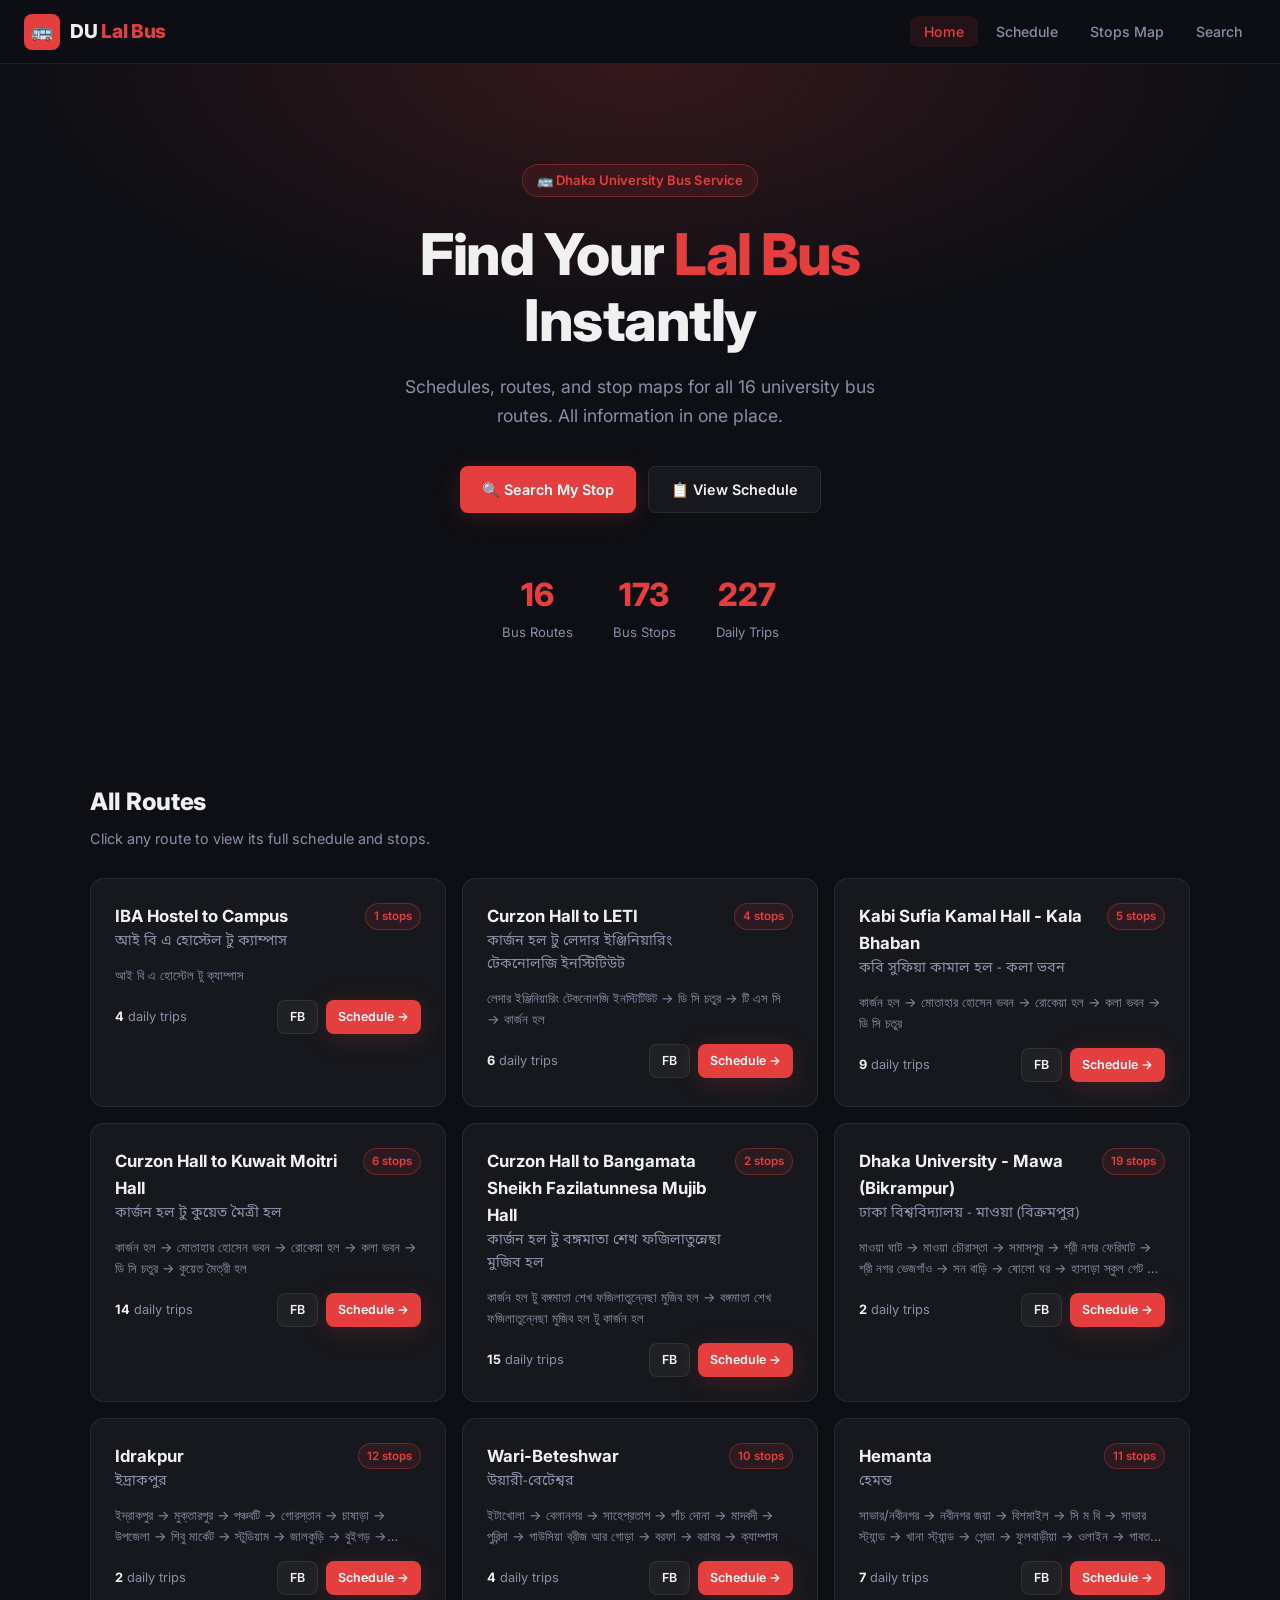
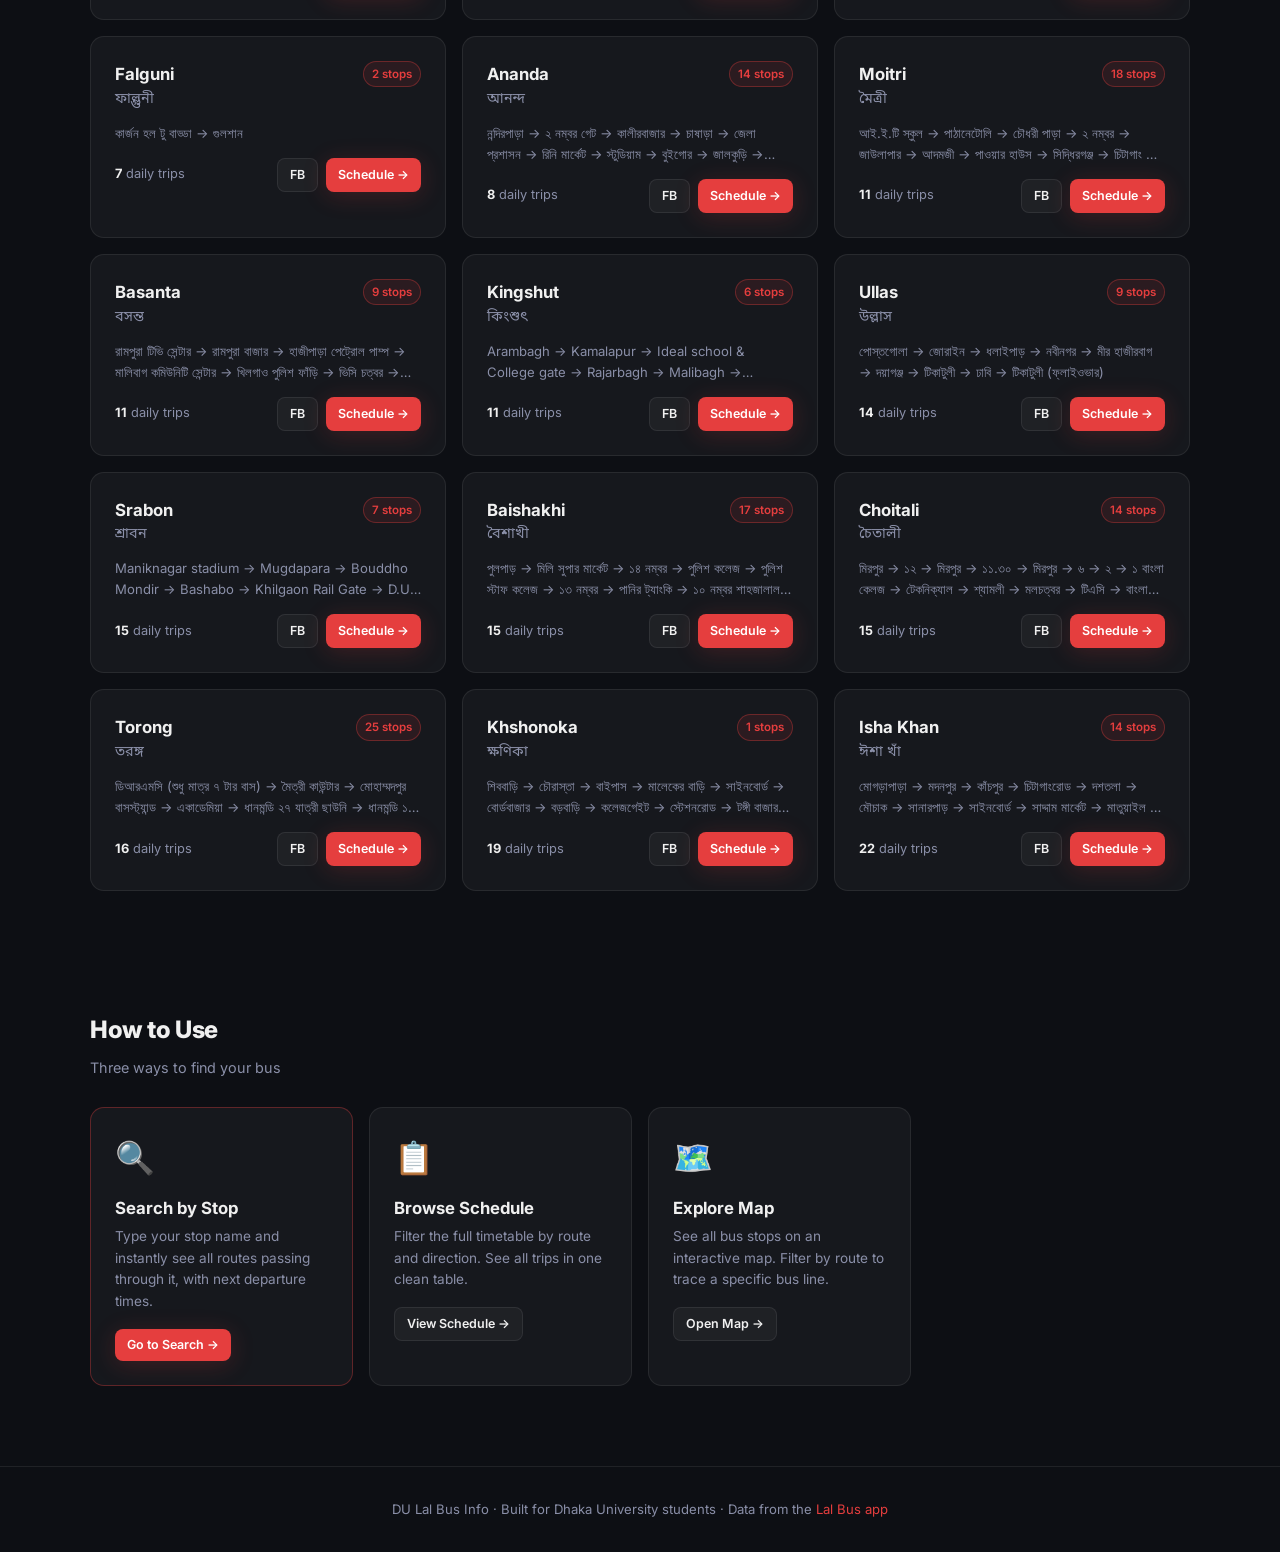
==== index.html @ e4be3a38 "Update bus schedule data and site layout" ====
<!DOCTYPE html>
<html lang="en">
<head>
  <meta charset="UTF-8" />
  <meta name="viewport" content="width=device-width, initial-scale=1.0" />
  <title>DU Lal Bus — Dhaka University Bus Info</title>
  <meta name="description" content="Official bus schedules, routes, and stop information for Dhaka University's Lal Bus (Red Bus) service. Find your bus quickly." />
  <link rel="stylesheet" href="css/style.css" />
  <link rel="icon" href="data:image/svg+xml,<svg xmlns='http://www.w3.org/2000/svg' viewBox='0 0 100 100'><text y='.9em' font-size='90'>🚌</text></svg>" />
</head>
<body>

<!-- NAVBAR -->
<nav class="navbar">
  <a href="index.html" class="nav-brand">
    <div class="bus-icon">🚌</div>
    <div>DU <span>Lal Bus</span></div>
  </a>
  <ul class="nav-links">
    <li><a href="index.html">Home</a></li>
    <li><a href="schedule.html">Schedule</a></li>
    <li><a href="stops.html">Stops Map</a></li>
    <li><a href="search.html">Search</a></li>
  </ul>
  <button class="nav-mobile-btn" id="navMobileBtn">☰</button>
</nav>

<div class="page-wrap">

  <!-- HERO -->
  <section class="hero">
    <div class="hero-badge">🚌 Dhaka University Bus Service</div>
    <h1>Find Your <span>Lal Bus</span><br>Instantly</h1>
    <p>Schedules, routes, and stop maps for all 16 university bus routes. All information in one place.</p>
    <div class="hero-cta">
      <a href="search.html" class="btn btn-primary">🔍 Search My Stop</a>
      <a href="schedule.html" class="btn btn-ghost">📋 View Schedule</a>
    </div>
    <div class="hero-stats">
      <div class="stat-item">
        <div class="stat-num">16</div>
        <div class="stat-label">Bus Routes</div>
      </div>
      <div class="stat-item">
        <div class="stat-num" id="statStops">160+</div>
        <div class="stat-label">Bus Stops</div>
      </div>
      <div class="stat-item">
        <div class="stat-num" id="statTrips">—</div>
        <div class="stat-label">Daily Trips</div>
      </div>
    </div>
  </section>

  <!-- ROUTES SECTION -->
  <section class="section">
    <div class="container">
      <h2 class="section-title">All Routes</h2>
      <p class="section-sub">Click any route to view its full schedule and stops.</p>
      <div class="routes-grid" id="routesGrid"></div>
    </div>
  </section>

  <!-- HOW TO USE -->
  <section class="section" style="padding-bottom:80px">
    <div class="container">
      <h2 class="section-title">How to Use</h2>
      <p class="section-sub">Three ways to find your bus</p>
      <div style="display:grid;grid-template-columns:repeat(auto-fill,minmax(240px,1fr));gap:16px;margin-top:4px">
        <div class="card card-accent">
          <div style="font-size:2rem;margin-bottom:12px">🔍</div>
          <div class="card-title">Search by Stop</div>
          <div class="card-sub" style="margin-top:4px">Type your stop name and instantly see all routes passing through it, with next departure times.</div>
          <a href="search.html" class="btn btn-primary btn-sm" style="margin-top:16px;display:inline-flex">Go to Search →</a>
        </div>
        <div class="card">
          <div style="font-size:2rem;margin-bottom:12px">📋</div>
          <div class="card-title">Browse Schedule</div>
          <div class="card-sub" style="margin-top:4px">Filter the full timetable by route and direction. See all trips in one clean table.</div>
          <a href="schedule.html" class="btn btn-ghost btn-sm" style="margin-top:16px;display:inline-flex">View Schedule →</a>
        </div>
        <div class="card">
          <div style="font-size:2rem;margin-bottom:12px">🗺️</div>
          <div class="card-title">Explore Map</div>
          <div class="card-sub" style="margin-top:4px">See all bus stops on an interactive map. Filter by route to trace a specific bus line.</div>
          <a href="stops.html" class="btn btn-ghost btn-sm" style="margin-top:16px;display:inline-flex">Open Map →</a>
        </div>
      </div>
    </div>
  </section>

</div>

<!-- FOOTER -->
<footer class="footer">
  <p>DU Lal Bus Info · Built for Dhaka University students · Data from the <a href="https://github.com/MasadMoral/rtx_lulbus" target="_blank">Lal Bus app</a></p>
</footer>

<script src="data/routes.js"></script>
<script src="data/stops.js"></script>
<script src="js/app.js"></script>
<script>
document.addEventListener('DOMContentLoaded', () => {
  const grid = document.getElementById('routesGrid');
  let totalTrips = 0;

  DU_ROUTES.forEach(route => {
    totalTrips += route.schedule.length;
    const card = document.createElement('div');
    card.className = 'card route-card';
    card.innerHTML = `
      <div class="route-card-header">
        <div class="route-names">
          <div class="en">${route.nameEn}</div>
          <div class="bn">${route.nameBn}</div>
        </div>
        <span class="route-badge">${route.stops.length} stops</span>
      </div>
      <div class="route-stops-preview">
        ${route.stops.join(' → ')}
      </div>
      <div class="route-card-footer">
        <div class="route-trip-count">
          <strong>${route.schedule.length}</strong> daily trips
        </div>
        <div style="display:flex;gap:8px">
          <a href="${route.fbGroup}" target="_blank" rel="noopener"
             class="btn btn-ghost btn-sm" onclick="event.stopPropagation()">FB</a>
          <a href="schedule.html?route=${route.id}"
             class="btn btn-primary btn-sm">Schedule →</a>
        </div>
      </div>
    `;
    grid.appendChild(card);
  });

  document.getElementById('statTrips').textContent = totalTrips;
  document.getElementById('statStops').textContent = Object.keys(STOP_COORDS).length;
});
</script>
</body>
</html>
---- css/style.css ----
/* =========================================================
   DU Lal Bus — Global Stylesheet
   Design: Dark mode, Red accent, Glassmorphism
   ========================================================= */

@import url('https://fonts.googleapis.com/css2?family=Inter:wght@300;400;500;600;700;800&family=Noto+Sans+Bengali:wght@400;500;600&display=swap');

/* ---- CSS Variables ---- */
:root {
  --red: #e53e3e;
  --red-deep: #c53030;
  --red-glow: rgba(229, 62, 62, 0.25);
  --red-subtle: rgba(229, 62, 62, 0.1);

  --bg: #0d0f14;
  --bg-card: rgba(255,255,255,0.04);
  --bg-card-hover: rgba(255,255,255,0.07);
  --border: rgba(255,255,255,0.08);
  --border-accent: rgba(229,62,62,0.35);

  --text: #f0f0f0;
  --text-muted: #8a8fa8;
  --text-dim: #4a4f6a;

  --nav-h: 64px;
  --radius: 14px;
  --radius-sm: 8px;
  --shadow: 0 4px 24px rgba(0,0,0,0.4);
  --shadow-red: 0 4px 24px rgba(229,62,62,0.2);

  --transition: 0.2s ease;
}

/* ---- Reset ---- */
*, *::before, *::after { box-sizing: border-box; margin: 0; padding: 0; }
html { scroll-behavior: smooth; }
body {
  font-family: 'Inter', sans-serif;
  background: var(--bg);
  color: var(--text);
  min-height: 100vh;
  line-height: 1.6;
  -webkit-font-smoothing: antialiased;
}
a { color: inherit; text-decoration: none; }
img { max-width: 100%; display: block; }
button { cursor: pointer; border: none; background: none; font-family: inherit; }

/* ---- Scrollbar ---- */
::-webkit-scrollbar { width: 5px; }
::-webkit-scrollbar-track { background: var(--bg); }
::-webkit-scrollbar-thumb { background: var(--red); border-radius: 99px; }

/* ================================================
   NAVBAR
   ================================================ */
.navbar {
  position: fixed; top: 0; left: 0; right: 0; z-index: 100;
  height: var(--nav-h);
  display: flex; align-items: center; justify-content: space-between;
  padding: 0 24px;
  background: rgba(13,15,20,0.85);
  backdrop-filter: blur(20px);
  border-bottom: 1px solid var(--border);
}
.nav-brand {
  display: flex; align-items: center; gap: 10px;
  font-size: 1.2rem; font-weight: 800; letter-spacing: -0.3px;
}
.nav-brand .bus-icon {
  width: 36px; height: 36px;
  background: var(--red);
  border-radius: 8px;
  display: flex; align-items: center; justify-content: center;
  font-size: 1.1rem;
}
.nav-brand span { color: var(--red); }
.nav-links {
  display: flex; align-items: center; gap: 4px;
  list-style: none;
}
.nav-links a {
  padding: 7px 14px;
  border-radius: var(--radius-sm);
  font-size: 0.88rem; font-weight: 500;
  color: var(--text-muted);
  transition: color var(--transition), background var(--transition);
}
.nav-links a:hover { color: var(--text); background: var(--bg-card); }
.nav-links a.active { color: var(--red); background: var(--red-subtle); }
.nav-mobile-btn {
  display: none;
  font-size: 1.4rem; color: var(--text);
  padding: 4px 8px;
  border-radius: var(--radius-sm);
}
.nav-mobile-btn:hover { background: var(--bg-card); }

/* ================================================
   LAYOUT
   ================================================ */
.page-wrap {
  padding-top: var(--nav-h);
  min-height: 100vh;
}
.container {
  max-width: 1140px;
  margin: 0 auto;
  padding: 0 20px;
}
.section { padding: 60px 0; }
.section-sm { padding: 32px 0; }

/* ================================================
   HERO (index only)
   ================================================ */
.hero {
  position: relative;
  padding: 100px 20px 80px;
  text-align: center;
  overflow: hidden;
}
.hero::before {
  content: '';
  position: absolute; inset: 0;
  background: radial-gradient(ellipse 70% 60% at 50% 0%, rgba(229,62,62,0.18) 0%, transparent 70%);
  pointer-events: none;
}
.hero-badge {
  display: inline-flex; align-items: center; gap: 6px;
  background: var(--red-subtle);
  border: 1px solid var(--border-accent);
  border-radius: 99px;
  padding: 5px 14px;
  font-size: 0.82rem; font-weight: 600; color: var(--red);
  margin-bottom: 24px;
  animation: fadeDown 0.5s ease both;
}
.hero h1 {
  font-size: clamp(2.2rem, 5vw, 3.6rem);
  font-weight: 800; letter-spacing: -1.5px;
  line-height: 1.15;
  margin-bottom: 20px;
  animation: fadeDown 0.6s 0.1s ease both;
}
.hero h1 span { color: var(--red); }
.hero p {
  font-size: 1.1rem; color: var(--text-muted);
  max-width: 520px; margin: 0 auto 36px;
  animation: fadeDown 0.6s 0.2s ease both;
}
.hero-cta {
  display: flex; gap: 12px; justify-content: center; flex-wrap: wrap;
  animation: fadeDown 0.6s 0.3s ease both;
}
.hero-stats {
  display: flex; gap: 40px; justify-content: center;
  margin-top: 56px;
  flex-wrap: wrap;
  animation: fadeDown 0.6s 0.4s ease both;
}
.stat-item { text-align: center; }
.stat-num { font-size: 2rem; font-weight: 800; color: var(--red); }
.stat-label { font-size: 0.82rem; color: var(--text-muted); margin-top: 2px; }

/* ================================================
   BUTTONS
   ================================================ */
.btn {
  display: inline-flex; align-items: center; gap: 8px;
  padding: 11px 22px;
  border-radius: var(--radius-sm);
  font-size: 0.9rem; font-weight: 600;
  transition: all var(--transition);
}
.btn-primary {
  background: var(--red);
  color: #fff;
  box-shadow: var(--shadow-red);
}
.btn-primary:hover {
  background: var(--red-deep);
  transform: translateY(-1px);
  box-shadow: 0 6px 28px rgba(229,62,62,0.4);
}
.btn-ghost {
  background: var(--bg-card);
  border: 1px solid var(--border);
  color: var(--text);
}
.btn-ghost:hover {
  background: var(--bg-card-hover);
  border-color: rgba(255,255,255,0.18);
  transform: translateY(-1px);
}

/* ================================================
   CARDS
   ================================================ */
.card {
  background: var(--bg-card);
  border: 1px solid var(--border);
  border-radius: var(--radius);
  padding: 24px;
  transition: all var(--transition);
}
.card:hover {
  background: var(--bg-card-hover);
  border-color: rgba(255,255,255,0.14);
  transform: translateY(-2px);
  box-shadow: var(--shadow);
}
.card-accent { border-color: var(--border-accent); }
.card-title {
  font-size: 1.05rem; font-weight: 700;
  margin-bottom: 4px;
}
.card-sub {
  font-size: 0.85rem; color: var(--text-muted);
}

/* Route Cards Grid */
.routes-grid {
  display: grid;
  grid-template-columns: repeat(auto-fill, minmax(280px, 1fr));
  gap: 16px;
}
.route-card { cursor: pointer; position: relative; overflow: hidden; }
.route-card::after {
  content: '';
  position: absolute; left: 0; top: 0; bottom: 0;
  width: 3px;
  background: var(--red);
  border-radius: 99px 0 0 99px;
  opacity: 0;
  transition: opacity var(--transition);
}
.route-card:hover::after { opacity: 1; }
.route-card-header {
  display: flex; align-items: flex-start; justify-content: space-between;
  margin-bottom: 12px;
}
.route-names .en { font-size: 1.05rem; font-weight: 700; }
.route-names .bn { font-size: 0.9rem; color: var(--text-muted); font-family: 'Noto Sans Bengali', sans-serif; }
.route-badge {
  background: var(--red-subtle);
  border: 1px solid var(--border-accent);
  color: var(--red);
  font-size: 0.72rem; font-weight: 600;
  padding: 3px 8px;
  border-radius: 99px;
  white-space: nowrap;
}
.route-stops-preview {
  font-size: 0.82rem; color: var(--text-muted);
  display: -webkit-box;
  -webkit-line-clamp: 2;
  -webkit-box-orient: vertical;
  overflow: hidden;
  margin-bottom: 14px;
}
.route-card-footer {
  display: flex; align-items: center; justify-content: space-between;
}
.route-trip-count { font-size: 0.8rem; color: var(--text-muted); }
.route-trip-count strong { color: var(--text); }
.btn-sm {
  padding: 6px 12px;
  font-size: 0.78rem; font-weight: 600;
  border-radius: var(--radius-sm);
}

/* ================================================
   PAGE HEADER (inner pages)
   ================================================ */
.page-header {
  padding: 48px 20px 36px;
  position: relative;
  overflow: hidden;
}
.page-header::before {
  content: '';
  position: absolute; inset: 0;
  background: radial-gradient(ellipse 60% 80% at 50% 0%, rgba(229,62,62,0.12) 0%, transparent 70%);
  pointer-events: none;
}
.page-header h1 { font-size: 2rem; font-weight: 800; letter-spacing: -0.5px; }
.page-header p { color: var(--text-muted); font-size: 0.95rem; margin-top: 6px; }

/* ================================================
   FILTER BAR
   ================================================ */
.filter-bar {
  display: flex; gap: 10px; flex-wrap: wrap;
  padding: 16px 0 24px;
  align-items: center;
}
.filter-select, .filter-input {
  flex: 1; min-width: 160px; max-width: 260px;
  background: var(--bg-card);
  border: 1px solid var(--border);
  border-radius: var(--radius-sm);
  padding: 9px 14px;
  color: var(--text);
  font-size: 0.88rem; font-family: inherit;
  outline: none;
  transition: border-color var(--transition);
  appearance: none;
}
.filter-select:focus, .filter-input:focus { border-color: var(--border-accent); }
.filter-input { max-width: 340px; }
.filter-input::placeholder { color: var(--text-dim); }

/* ================================================
   SCHEDULE TABLE
   ================================================ */
.table-wrap { overflow-x: auto; border-radius: var(--radius); border: 1px solid var(--border); }
table {
  width: 100%; border-collapse: collapse;
  font-size: 0.88rem;
}
thead { background: rgba(229,62,62,0.1); }
th {
  padding: 13px 18px;
  text-align: left; font-weight: 600; font-size: 0.82rem;
  text-transform: uppercase; letter-spacing: 0.5px;
  color: var(--text-muted);
  border-bottom: 1px solid var(--border);
}
td { padding: 12px 18px; border-bottom: 1px solid rgba(255,255,255,0.04); }
tr:last-child td { border-bottom: none; }
tr:hover td { background: var(--bg-card); }

.badge-up { color: #48bb78; background: rgba(72,187,120,0.12); }
.badge-down { color: #63b3ed; background: rgba(99,179,237,0.12); }
.badge-dir {
  display: inline-block;
  padding: 2px 8px; border-radius: 99px;
  font-size: 0.72rem; font-weight: 600;
}
.bus-no {
  font-family: monospace; font-size: 0.92rem;
  color: var(--red); font-weight: 600;
}
.no-data {
  text-align: center; padding: 48px 20px;
  color: var(--text-muted); font-size: 0.95rem;
}

/* ================================================
   MAP PAGE
   ================================================ */
#map {
  height: calc(100vh - var(--nav-h) - 200px);
  min-height: 450px;
  border-radius: var(--radius);
  border: 1px solid var(--border);
  overflow: hidden;
}
.map-info-bar {
  display: flex; align-items: center; gap: 16px;
  padding: 12px 0;
  font-size: 0.85rem; color: var(--text-muted);
  flex-wrap: wrap;
}
.map-dot {
  width: 10px; height: 10px; border-radius: 50%;
  background: var(--red); display: inline-block;
  box-shadow: 0 0 0 3px var(--red-glow);
}

/* Leaflet Popup override */
.leaflet-popup-content-wrapper {
  background: #1a1c28 !important;
  border: 1px solid var(--border) !important;
  border-radius: 10px !important;
  color: var(--text) !important;
  box-shadow: var(--shadow) !important;
}
.leaflet-popup-tip { background: #1a1c28 !important; }
.popup-name { font-weight: 700; font-size: 0.95rem; margin-bottom: 6px; }
.popup-routes { font-size: 0.78rem; color: var(--text-muted); }
.popup-route-tag {
  display: inline-block;
  background: var(--red-subtle);
  border: 1px solid var(--border-accent);
  color: var(--red);
  border-radius: 99px;
  padding: 2px 8px;
  font-size: 0.72rem; font-weight: 600;
  margin: 2px 2px 0 0;
}

/* ================================================
   SEARCH PAGE
   ================================================ */
.search-hero {
  padding: 56px 20px 40px;
  text-align: center;
}
.search-hero h1 { font-size: 2rem; font-weight: 800; letter-spacing: -0.5px; margin-bottom: 6px; }
.search-hero p { color: var(--text-muted); margin-bottom: 28px; }
.search-box-wrap {
  max-width: 520px; margin: 0 auto; position: relative;
}
.search-icon {
  position: absolute; left: 16px; top: 50%; transform: translateY(-50%);
  font-size: 1.1rem; color: var(--text-dim); pointer-events: none;
}
.search-input {
  width: 100%;
  background: var(--bg-card);
  border: 1.5px solid var(--border);
  border-radius: 12px;
  padding: 14px 16px 14px 44px;
  color: var(--text); font-size: 1rem; font-family: inherit;
  outline: none;
  transition: border-color var(--transition), box-shadow var(--transition);
}
.search-input:focus {
  border-color: var(--border-accent);
  box-shadow: 0 0 0 3px var(--red-glow);
}
.search-input::placeholder { color: var(--text-dim); }
.search-results { padding: 0 20px 60px; }
.search-results-inner { max-width: 780px; margin: 0 auto; }
.results-label {
  font-size: 0.82rem; color: var(--text-muted);
  margin-bottom: 14px; font-weight: 500;
}
.result-card {
  background: var(--bg-card);
  border: 1px solid var(--border);
  border-radius: var(--radius);
  padding: 18px 22px;
  margin-bottom: 12px;
  transition: all var(--transition);
}
.result-card:hover {
  border-color: var(--border-accent);
  background: var(--bg-card-hover);
  transform: translateX(3px);
}
.result-card-header {
  display: flex; align-items: center; justify-content: space-between;
  margin-bottom: 10px;
}
.result-route-name { font-weight: 700; font-size: 1rem; }
.result-route-bn {
  font-size: 0.85rem; color: var(--text-muted);
  font-family: 'Noto Sans Bengali', sans-serif;
}
.result-matching-stop {
  font-size: 0.82rem;
  background: var(--red-subtle);
  border: 1px solid var(--border-accent);
  color: var(--red);
  display: inline-block;
  padding: 3px 10px; border-radius: 99px;
  margin-bottom: 10px;
}
.result-next-trips { font-size: 0.82rem; color: var(--text-muted); }
.result-next-trips strong { color: var(--text); font-size: 0.88rem; }
.result-trips-row { display: flex; gap: 8px; flex-wrap: wrap; margin-top: 6px; }
.trip-chip {
  background: rgba(255,255,255,0.05);
  border: 1px solid var(--border);
  border-radius: var(--radius-sm);
  padding: 3px 10px;
  font-size: 0.78rem; font-weight: 500;
}
.trip-chip.up { border-color: rgba(72,187,120,0.25); color: #68d391; }
.trip-chip.down { border-color: rgba(99,179,237,0.25); color: #90cdf4; }
.search-empty {
  text-align: center; padding: 60px 20px;
  color: var(--text-muted);
}
.search-empty .big { font-size: 2.5rem; margin-bottom: 12px; }
.search-empty h3 { font-size: 1rem; font-weight: 600; margin-bottom: 6px; }
.search-empty p { font-size: 0.88rem; }

/* ================================================
   FOOTER
   ================================================ */
.footer {
  border-top: 1px solid var(--border);
  padding: 32px 20px;
  text-align: center;
  color: var(--text-muted);
  font-size: 0.82rem;
}
.footer a { color: var(--red); }
.footer a:hover { text-decoration: underline; }

/* ================================================
   SECTION TITLE
   ================================================ */
.section-title {
  font-size: 1.5rem; font-weight: 800; letter-spacing: -0.3px;
  margin-bottom: 6px;
}
.section-sub { color: var(--text-muted); font-size: 0.9rem; margin-bottom: 28px; }

/* ================================================
   ANIMATIONS
   ================================================ */
@keyframes fadeDown {
  from { opacity: 0; transform: translateY(-14px); }
  to { opacity: 1; transform: translateY(0); }
}
@keyframes fadeUp {
  from { opacity: 0; transform: translateY(14px); }
  to { opacity: 1; transform: translateY(0); }
}
.fade-up { animation: fadeUp 0.5s ease both; }

/* ================================================
   RESPONSIVE
   ================================================ */
@media (max-width: 768px) {
  .nav-links { display: none; }
  .nav-mobile-btn { display: flex; }
  .nav-links.open {
    display: flex; flex-direction: column;
    position: fixed; top: var(--nav-h); left: 0; right: 0;
    background: rgba(13,15,20,0.97);
    backdrop-filter: blur(20px);
    padding: 16px;
    border-bottom: 1px solid var(--border);
    gap: 2px;
  }
  .nav-links.open a { padding: 10px 14px; display: block; }
  .hero h1 { font-size: 2rem; }
  .hero-stats { gap: 24px; }
  .routes-grid { grid-template-columns: 1fr; }
  .filter-bar { flex-direction: column; align-items: stretch; }
  .filter-select, .filter-input { max-width: 100%; }
  #map { height: 55vh; }
  .page-header h1 { font-size: 1.5rem; }
}
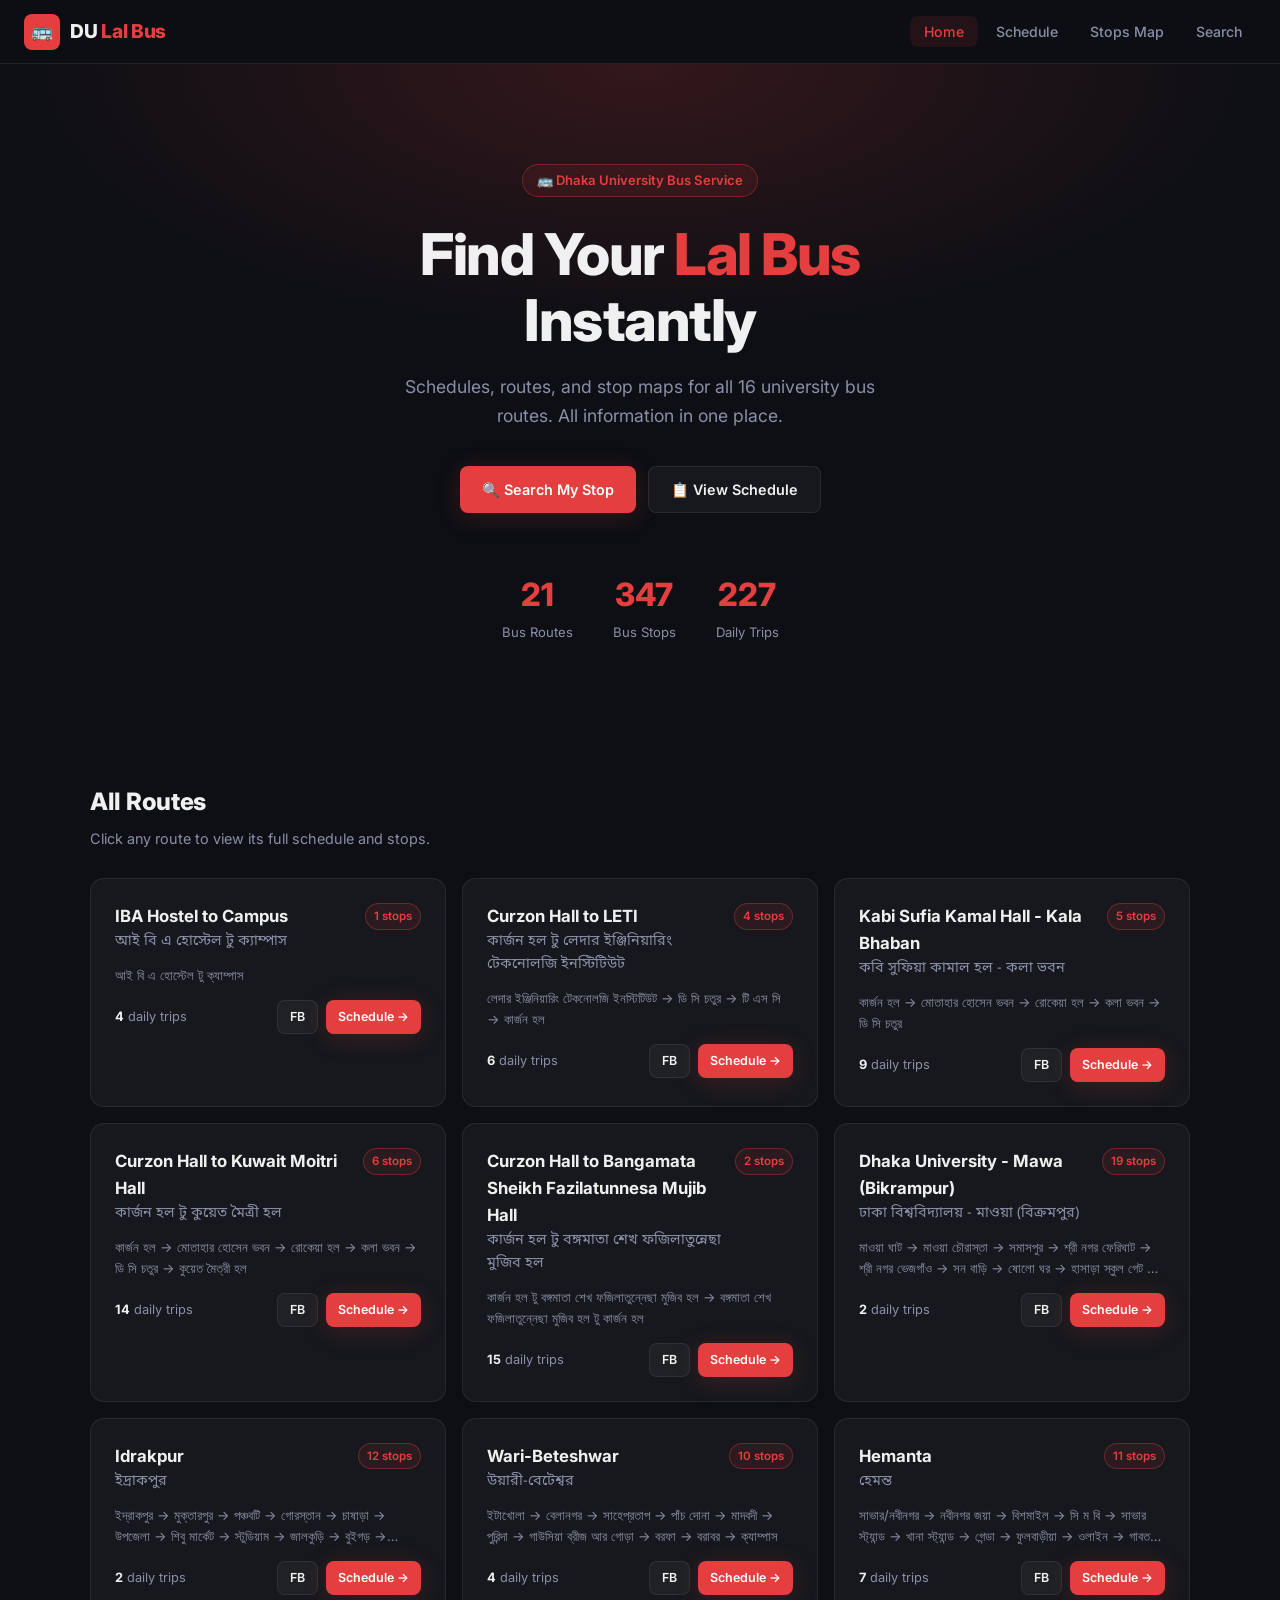
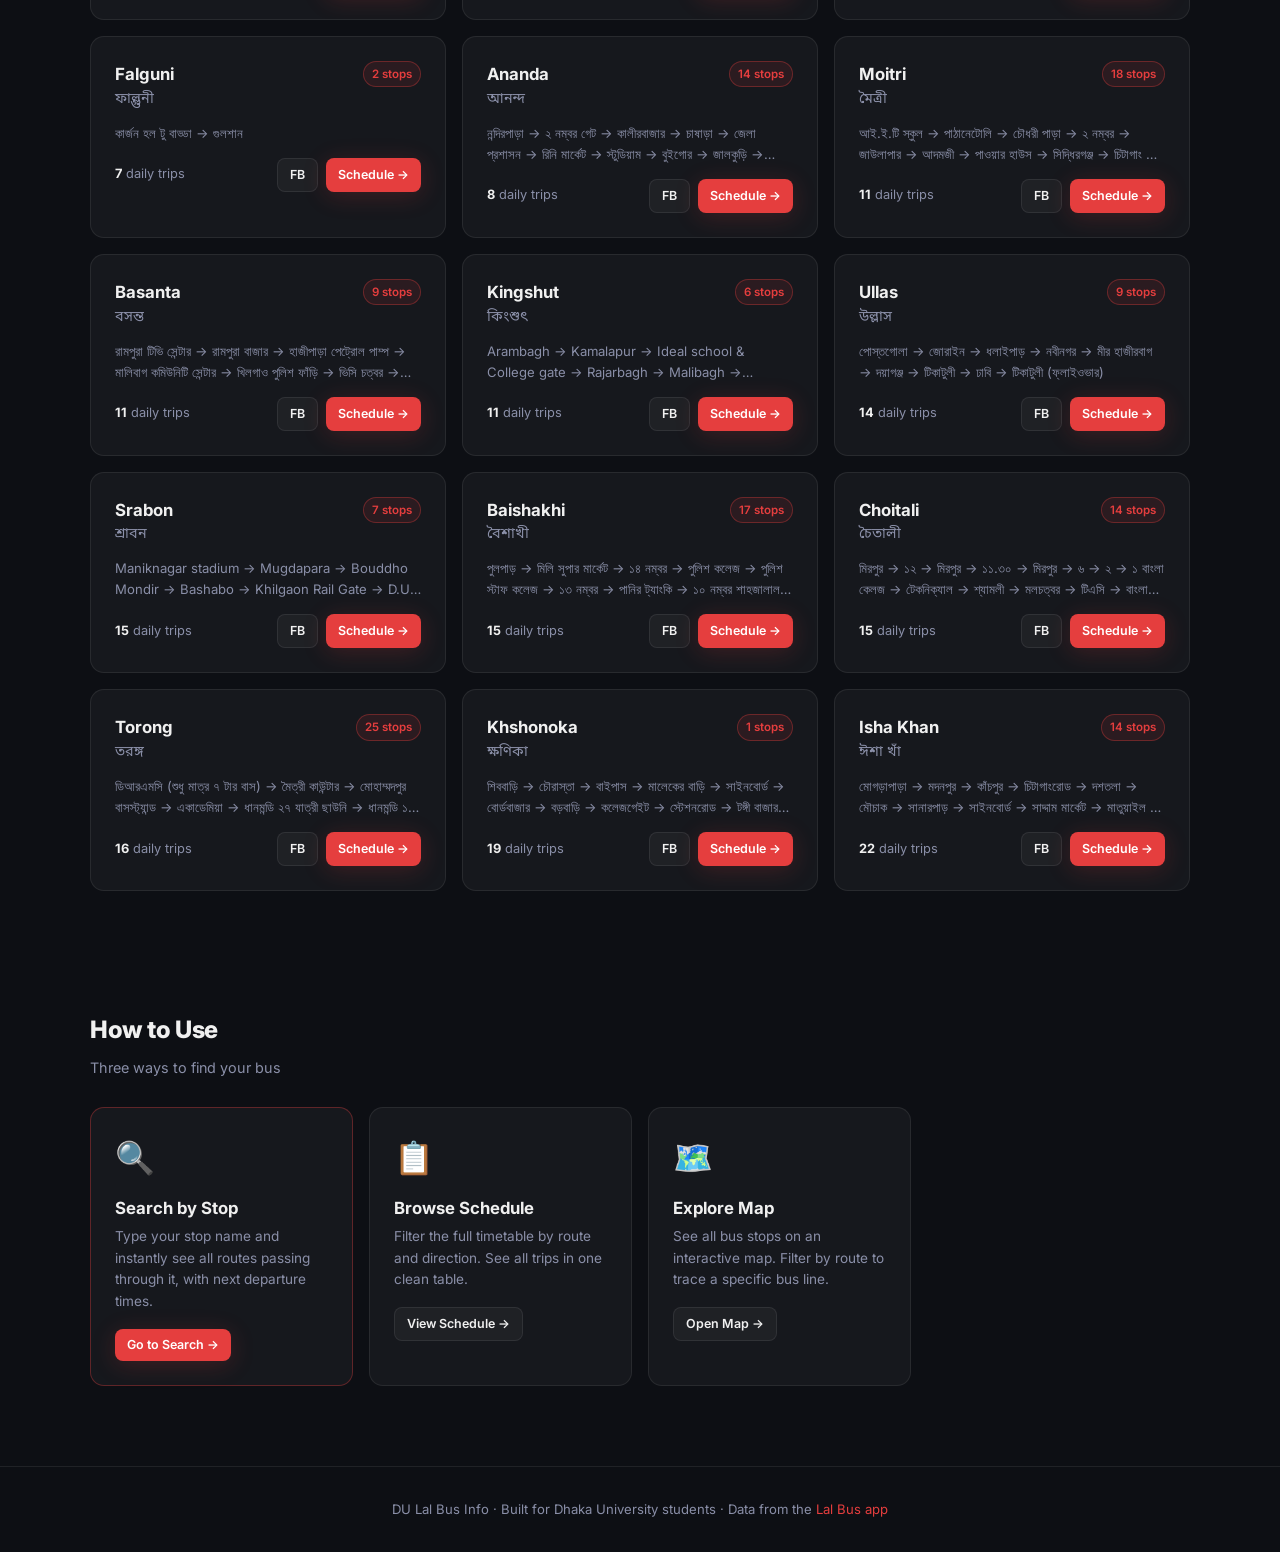
==== commit 850682f1: "Enhance DU Lal Bus Website: Map road-following, 120+ new stops, rich search, and dynamic stats" ====
--- a/index.html
+++ b/index.html
@@ -38,7 +38,7 @@
     </div>
     <div class="hero-stats">
       <div class="stat-item">
-        <div class="stat-num">16</div>
+        <div class="stat-num" id="statRoutes">16</div>
         <div class="stat-label">Bus Routes</div>
       </div>
       <div class="stat-item">
@@ -136,6 +136,7 @@
 
   document.getElementById('statTrips').textContent = totalTrips;
   document.getElementById('statStops').textContent = Object.keys(STOP_COORDS).length;
+  document.getElementById('statRoutes').textContent = DU_ROUTES.length;
 });
 </script>
 </body>
--- a/css/style.css
+++ b/css/style.css
@@ -255,6 +255,7 @@
   font-size: 0.82rem; color: var(--text-muted);
   display: -webkit-box;
   -webkit-line-clamp: 2;
+  line-clamp: 2;
   -webkit-box-orient: vertical;
   overflow: hidden;
   margin-bottom: 14px;
@@ -369,17 +370,67 @@
   box-shadow: 0 0 0 3px var(--red-glow);
 }
 
-/* Leaflet Popup override */
+/* Leaflet Popup override for Light Mode */
 .leaflet-popup-content-wrapper {
-  background: #1a1c28 !important;
-  border: 1px solid var(--border) !important;
+  background: #fff !important;
+  border: 1px solid #ddd !important;
   border-radius: 10px !important;
-  color: var(--text) !important;
-  box-shadow: var(--shadow) !important;
-}
-.leaflet-popup-tip { background: #1a1c28 !important; }
-.popup-name { font-weight: 700; font-size: 0.95rem; margin-bottom: 6px; }
-.popup-routes { font-size: 0.78rem; color: var(--text-muted); }
+  color: #333 !important;
+  box-shadow: 0 4px 20px rgba(0,0,0,0.15) !important;
+}
+.leaflet-popup-tip { background: #fff !important; }
+.popup-name { font-weight: 700; font-size: 0.95rem; margin-bottom: 6px; color: #1a1a1a; }
+.popup-routes { font-size: 0.78rem; color: #666; }
+
+/* Tooltip styles */
+.stop-tooltip {
+  background: rgba(255,255,255,0.95) !important;
+  border: 1px solid #bbb !important;
+  color: #111 !important;
+  font-weight: 700 !important;
+  font-size: 11px !important;
+  box-shadow: 0 1px 5px rgba(0,0,0,0.12) !important;
+  border-radius: 3px !important;
+  padding: 1px 5px !important;
+  white-space: nowrap;
+  pointer-events: none;
+}
+
+/* Hide tooltips when zoomed out to prevent clutter */
+.leaflet-container .stop-tooltip { display: none; }
+.leaflet-zoom-13 .stop-tooltip,
+.leaflet-zoom-14 .stop-tooltip,
+.leaflet-zoom-15 .stop-tooltip,
+.leaflet-zoom-16 .stop-tooltip,
+.leaflet-zoom-17 .stop-tooltip,
+.leaflet-zoom-18 .stop-tooltip,
+.leaflet-zoom-19 .stop-tooltip {
+  display: block !important;
+}
+
+/* Force show tooltips for active route stops */
+.active-tooltip {
+  display: block !important;
+  border: 1.5px solid var(--red) !important;
+  background: #fff !important;
+  color: var(--red) !important;
+  font-weight: 800 !important;
+  z-index: 1000 !important;
+}
+
+/* Rich Search Results */
+.route-icon-circle {
+  width: 42px; height: 42px;
+  background: var(--red-subtle);
+  border: 1px solid var(--border-accent);
+  border-radius: 50%;
+  display: flex; align-items: center; justify-content: center;
+  font-size: 1.2rem; color: var(--red);
+  flex-shrink: 0;
+}
+.result-card-header div div:first-child { flex: 1; }
+.trip-chip { transition: transform 0.2s ease; cursor: default; }
+.trip-chip:hover { transform: scale(1.05); }
 .popup-route-tag {
   display: inline-block;
   background: var(--red-subtle);
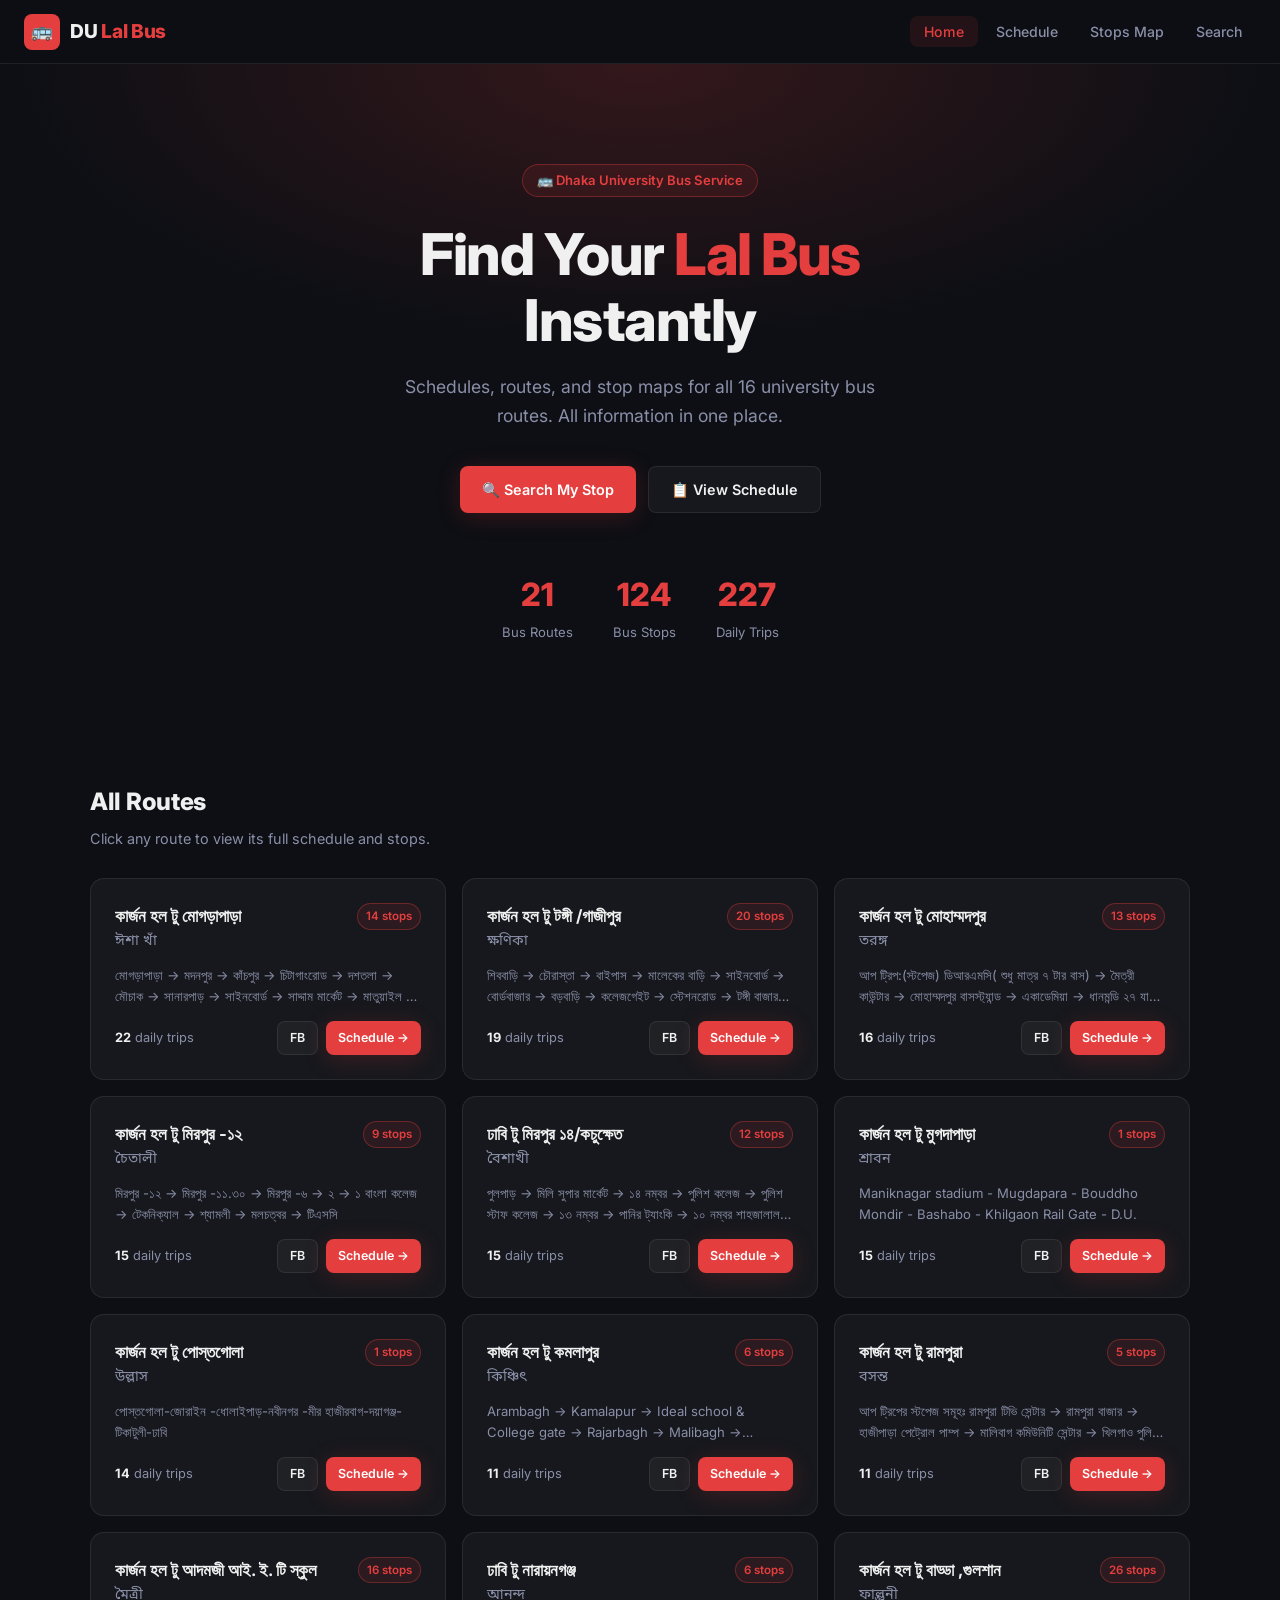
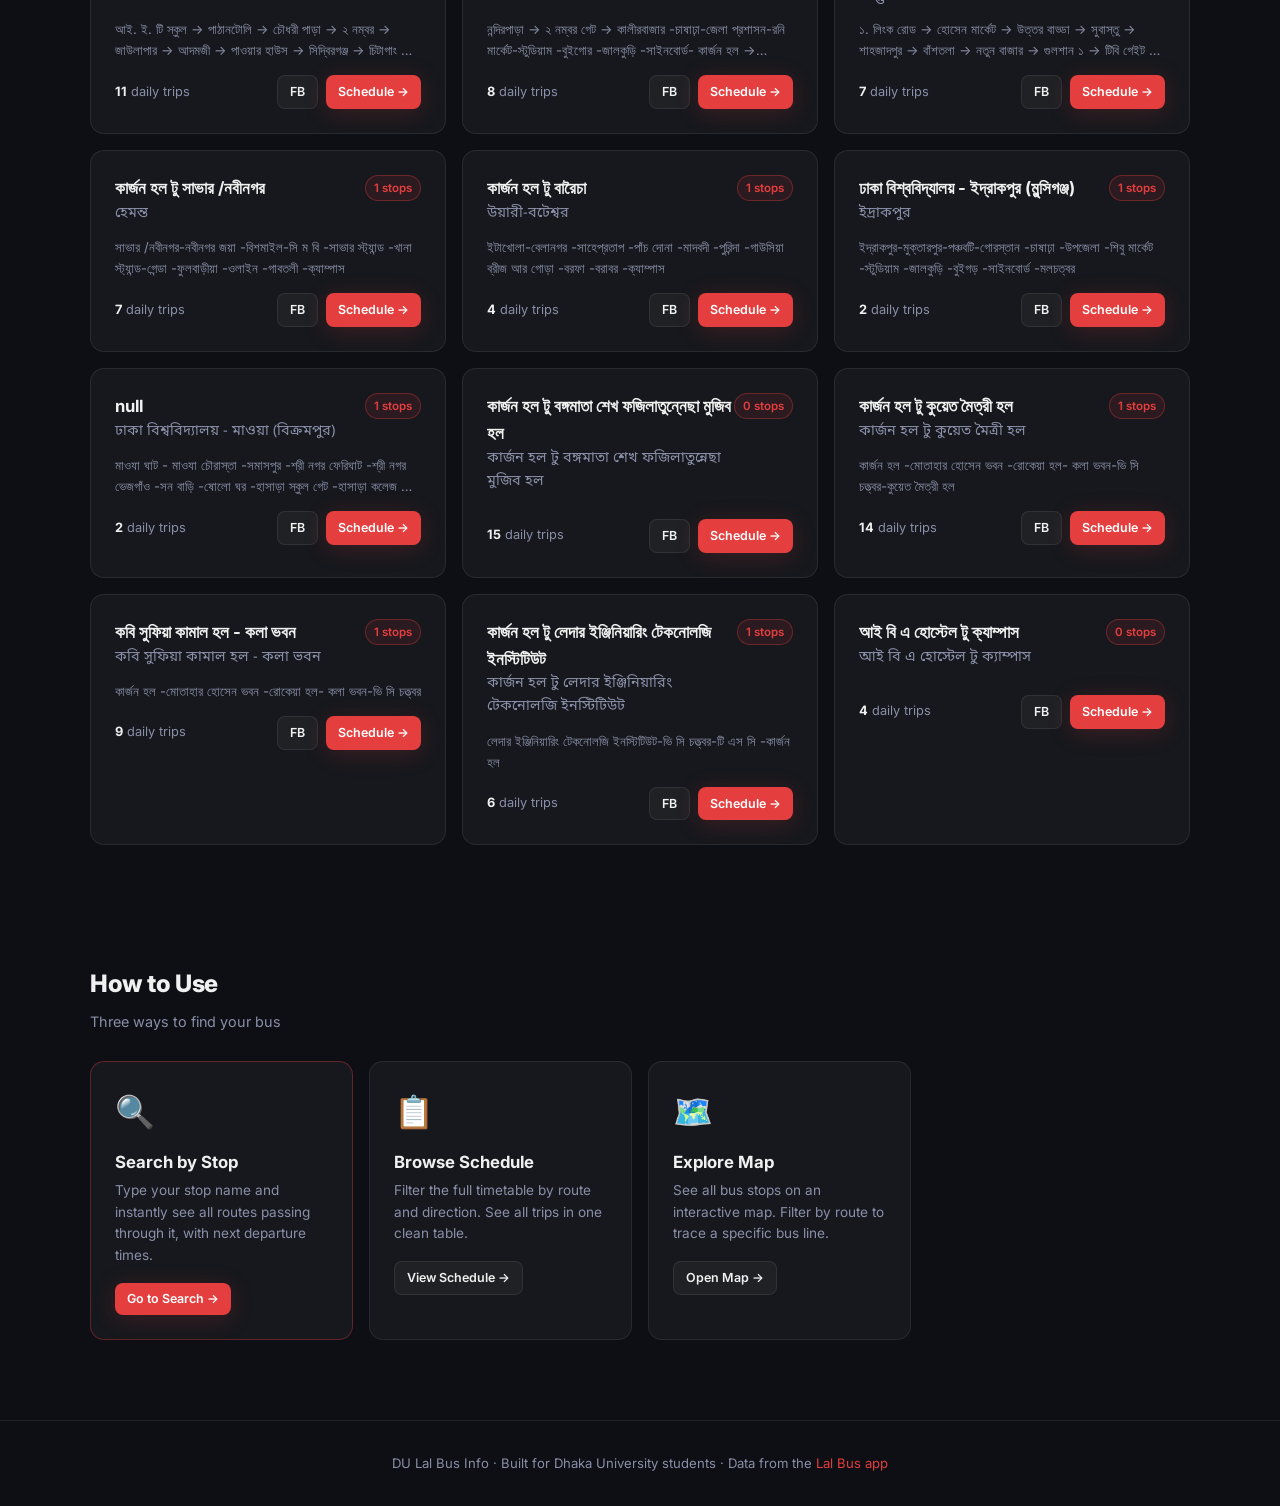
==== commit 594bb189: "Update bus data from output.json and disable map feature" ====
--- a/index.html
+++ b/index.html
@@ -134,8 +134,11 @@
     grid.appendChild(card);
   });
 
+  const uniqueStops = new Set();
+  DU_ROUTES.forEach(r => r.stops.forEach(s => uniqueStops.add(s)));
+  
   document.getElementById('statTrips').textContent = totalTrips;
-  document.getElementById('statStops').textContent = Object.keys(STOP_COORDS).length;
+  document.getElementById('statStops').textContent = uniqueStops.size;
   document.getElementById('statRoutes').textContent = DU_ROUTES.length;
 });
 </script>
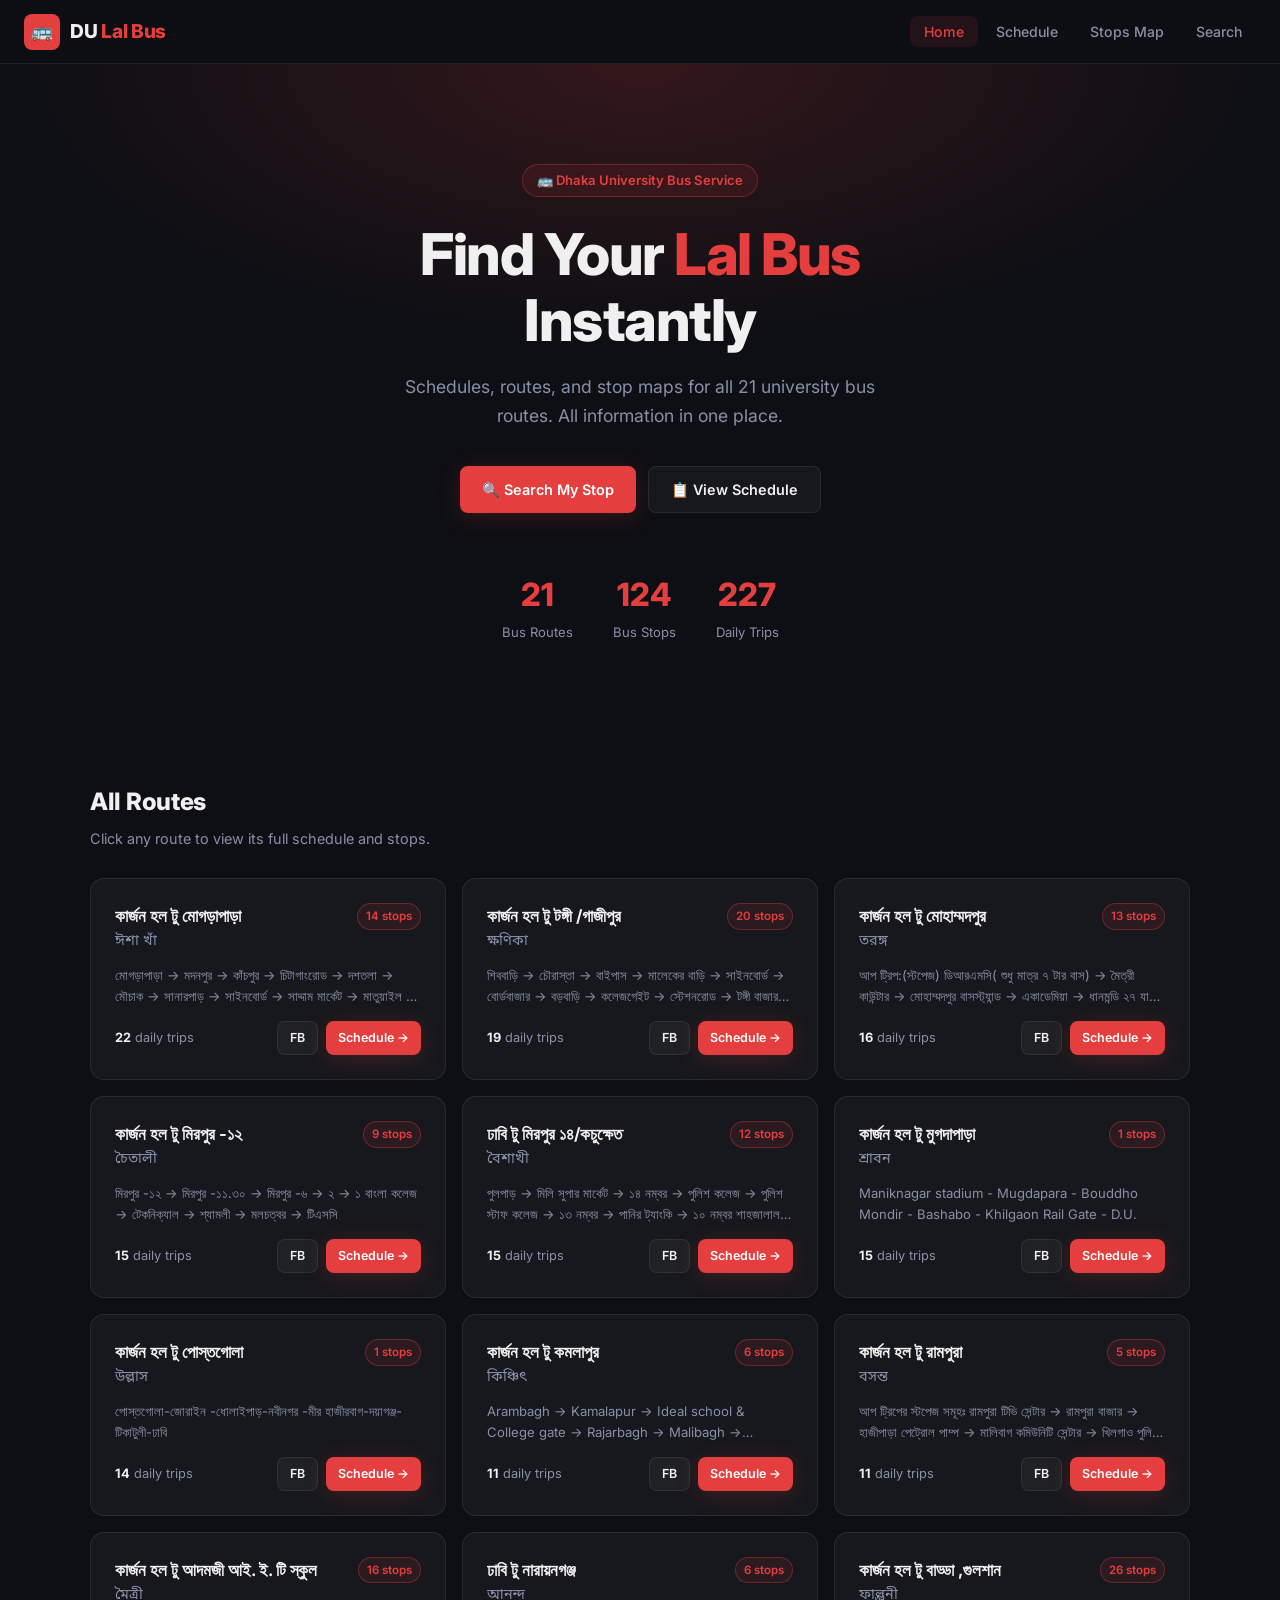
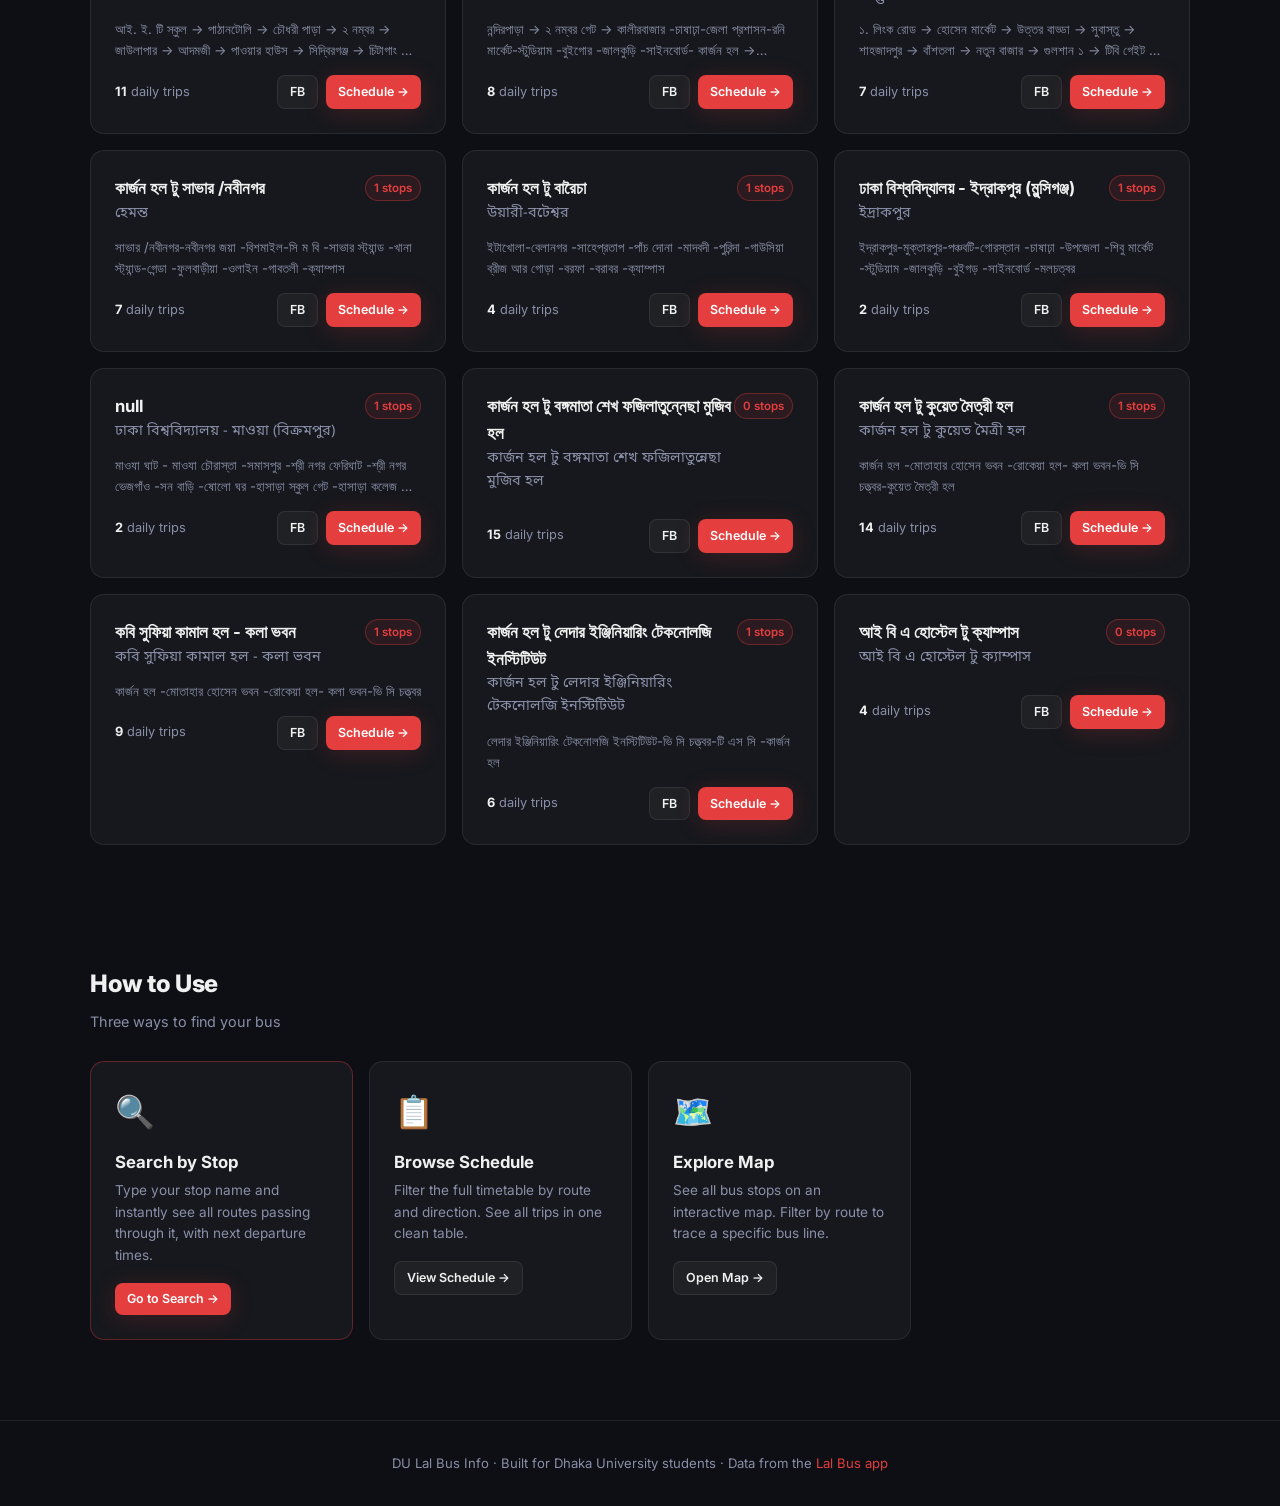
==== commit 55fedccf: "Refine bus data mapping and update stats" ====
--- a/index.html
+++ b/index.html
@@ -31,22 +31,22 @@
   <section class="hero">
     <div class="hero-badge">🚌 Dhaka University Bus Service</div>
     <h1>Find Your <span>Lal Bus</span><br>Instantly</h1>
-    <p>Schedules, routes, and stop maps for all 16 university bus routes. All information in one place.</p>
+    <p>Schedules, routes, and stop maps for all 21 university bus routes. All information in one place.</p>
     <div class="hero-cta">
       <a href="search.html" class="btn btn-primary">🔍 Search My Stop</a>
       <a href="schedule.html" class="btn btn-ghost">📋 View Schedule</a>
     </div>
     <div class="hero-stats">
       <div class="stat-item">
-        <div class="stat-num" id="statRoutes">16</div>
+        <div class="stat-num" id="statRoutes">21</div>
         <div class="stat-label">Bus Routes</div>
       </div>
       <div class="stat-item">
-        <div class="stat-num" id="statStops">160+</div>
+        <div class="stat-num" id="statStops">120+</div>
         <div class="stat-label">Bus Stops</div>
       </div>
       <div class="stat-item">
-        <div class="stat-num" id="statTrips">—</div>
+        <div class="stat-num" id="statTrips">465</div>
         <div class="stat-label">Daily Trips</div>
       </div>
     </div>
